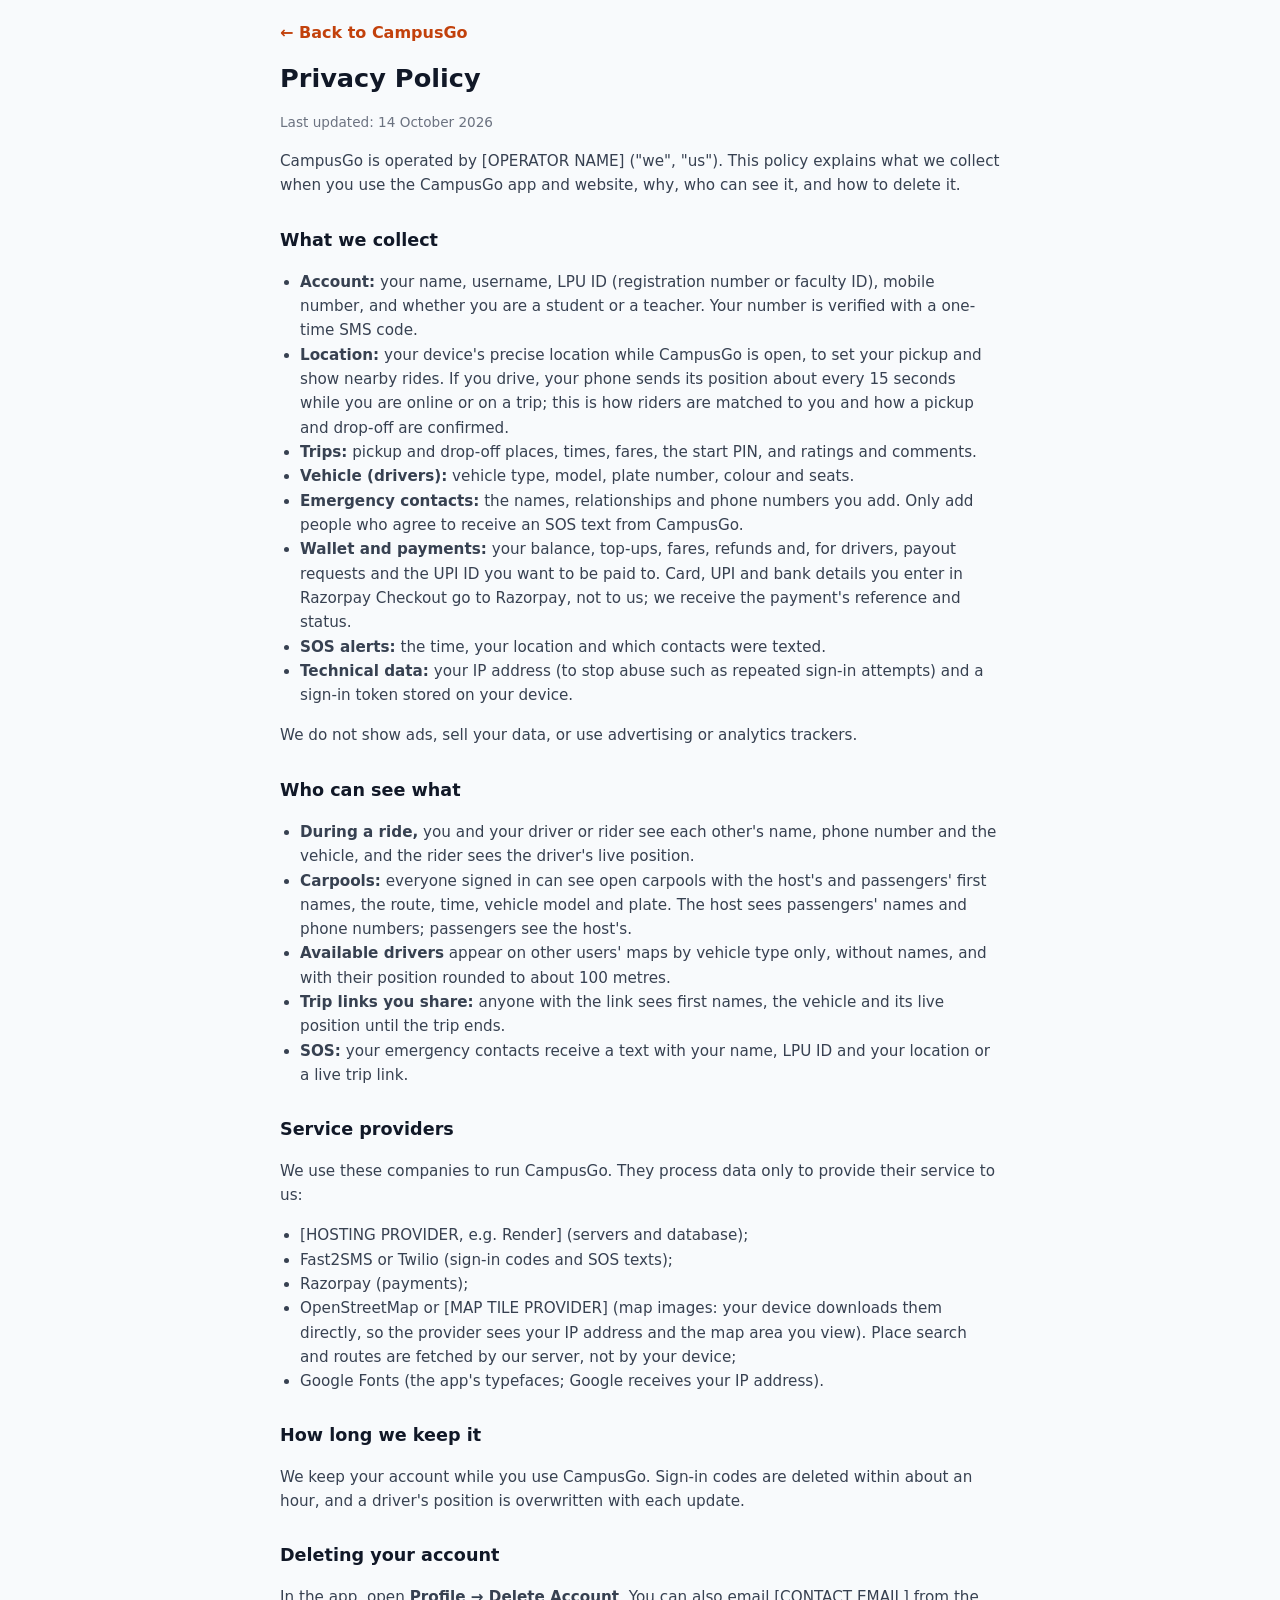
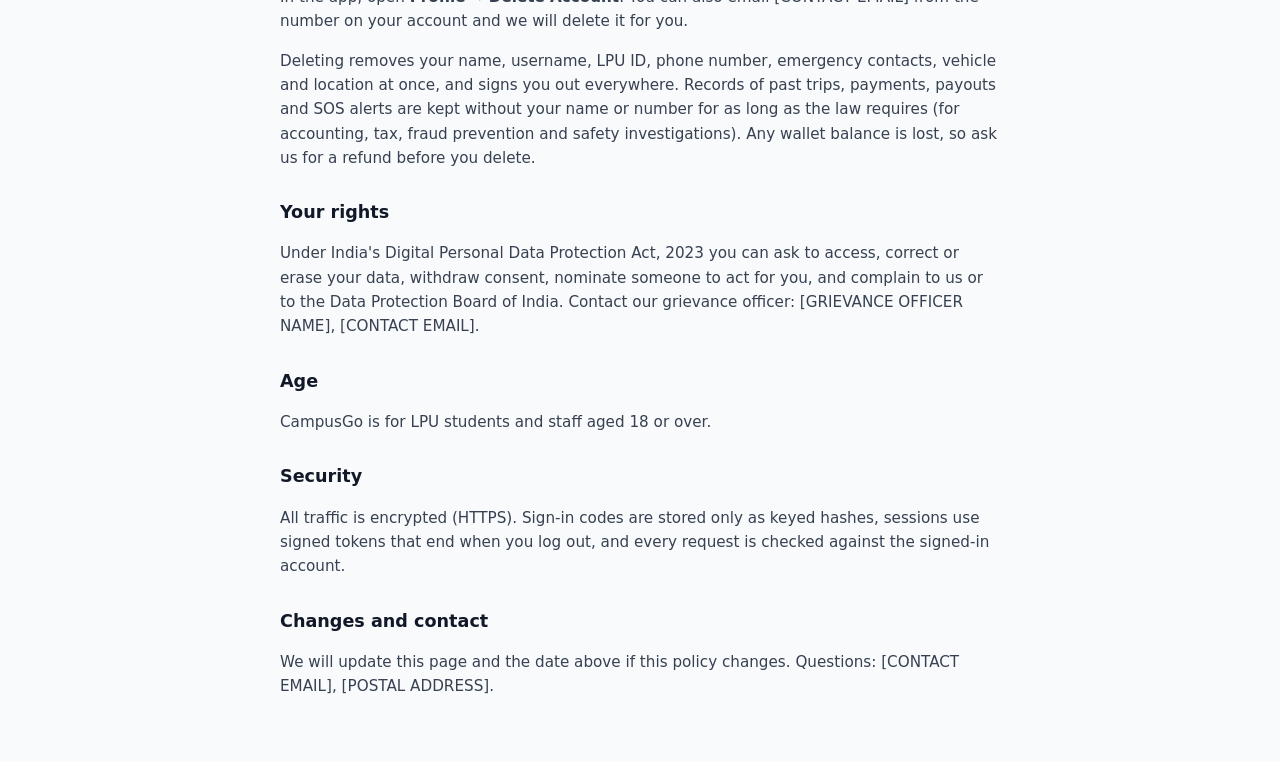
==== frontend/privacy.html @ 2a512b37 "Make the app launch-ready: security pass, dead code removal, store requirements - Security: strict C" ====
<!DOCTYPE html>
<!-- Before launch: replace every [BRACKETED] value and have a lawyer review this policy. -->
<html lang="en">
<head>
  <meta charset="UTF-8">
  <meta name="viewport" content="width=device-width, initial-scale=1.0">
  <meta name="theme-color" content="#FF7C00">
  <title>CampusGo - Privacy Policy</title>
  <link rel="icon" type="image/svg+xml" href="/favicon.svg">
  <style>
    body { margin: 0; background: #F8FAFC; color: #111827; font-family: system-ui, -apple-system, sans-serif; line-height: 1.6; }
    main { max-width: 720px; margin: 0 auto; padding: 20px 18px 48px; }
    h1 { font-size: 1.6rem; margin: 12px 0 4px; }
    h2 { font-size: 1.1rem; margin: 28px 0 6px; }
    p, li { font-size: 0.95rem; color: #374151; }
    ul { padding-left: 20px; }
    a { color: #C2410C; }
    .back { font-weight: 700; text-decoration: none; }
    .updated { color: #6B7280; font-size: 0.85rem; }
  </style>
</head>
<body>
  <main>
    <a class="back" href="/">&larr; Back to CampusGo</a>
    <h1>Privacy Policy</h1>
    <p class="updated">Last updated: 14 October 2026</p>

    <p>CampusGo is operated by [OPERATOR NAME] ("we", "us"). This policy explains what we collect when you use the
      CampusGo app and website, why, who can see it, and how to delete it.</p>

    <h2>What we collect</h2>
    <ul>
      <li><strong>Account:</strong> your name, username, LPU ID (registration number or faculty ID), mobile number,
        and whether you are a student or a teacher. Your number is verified with a one-time SMS code.</li>
      <li><strong>Location:</strong> your device's precise location while CampusGo is open, to set your pickup and
        show nearby rides. If you drive, your phone sends its position about every 15 seconds while you are online or
        on a trip; this is how riders are matched to you and how a pickup and drop-off are confirmed.</li>
      <li><strong>Trips:</strong> pickup and drop-off places, times, fares, the start PIN, and ratings and comments.</li>
      <li><strong>Vehicle (drivers):</strong> vehicle type, model, plate number, colour and seats.</li>
      <li><strong>Emergency contacts:</strong> the names, relationships and phone numbers you add. Only add people
        who agree to receive an SOS text from CampusGo.</li>
      <li><strong>Wallet and payments:</strong> your balance, top-ups, fares, refunds and, for drivers, payout requests
        and the UPI ID you want to be paid to. Card, UPI and bank details you enter in Razorpay Checkout go to
        Razorpay, not to us; we receive the payment's reference and status.</li>
      <li><strong>SOS alerts:</strong> the time, your location and which contacts were texted.</li>
      <li><strong>Technical data:</strong> your IP address (to stop abuse such as repeated sign-in attempts) and a
        sign-in token stored on your device.</li>
    </ul>
    <p>We do not show ads, sell your data, or use advertising or analytics trackers.</p>

    <h2>Who can see what</h2>
    <ul>
      <li><strong>During a ride,</strong> you and your driver or rider see each other's name, phone number and the
        vehicle, and the rider sees the driver's live position.</li>
      <li><strong>Carpools:</strong> everyone signed in can see open carpools with the host's and passengers' first
        names, the route, time, vehicle model and plate. The host sees passengers' names and phone numbers;
        passengers see the host's.</li>
      <li><strong>Available drivers</strong> appear on other users' maps by vehicle type only, without names, and
        with their position rounded to about 100 metres.</li>
      <li><strong>Trip links you share:</strong> anyone with the link sees first names, the vehicle and its live
        position until the trip ends.</li>
      <li><strong>SOS:</strong> your emergency contacts receive a text with your name, LPU ID and your location or a
        live trip link.</li>
    </ul>

    <h2>Service providers</h2>
    <p>We use these companies to run CampusGo. They process data only to provide their service to us:</p>
    <ul>
      <li>[HOSTING PROVIDER, e.g. Render] (servers and database);</li>
      <li>Fast2SMS or Twilio (sign-in codes and SOS texts);</li>
      <li>Razorpay (payments);</li>
      <li>OpenStreetMap or [MAP TILE PROVIDER] (map images: your device downloads them directly, so the provider
        sees your IP address and the map area you view). Place search and routes are fetched by our server, not
        by your device;</li>
      <li>Google Fonts (the app's typefaces; Google receives your IP address).</li>
    </ul>

    <h2>How long we keep it</h2>
    <p>We keep your account while you use CampusGo. Sign-in codes are deleted within about an hour, and a driver's
      position is overwritten with each update.</p>

    <h2>Deleting your account</h2>
    <p>In the app, open <strong>Profile &rarr; Delete Account</strong>. You can also email
      [CONTACT EMAIL] from the number on your account and we will delete it for you.</p>
    <p>Deleting removes your name, username, LPU ID, phone number, emergency contacts, vehicle and location at once,
      and signs you out everywhere. Records of past trips, payments, payouts and SOS alerts are kept without your
      name or number for as long as the law requires (for accounting, tax, fraud prevention and safety
      investigations). Any wallet balance is lost, so ask us for a refund before you delete.</p>

    <h2>Your rights</h2>
    <p>Under India's Digital Personal Data Protection Act, 2023 you can ask to access, correct or erase your data,
      withdraw consent, nominate someone to act for you, and complain to us or to the Data Protection Board of India.
      Contact our grievance officer: [GRIEVANCE OFFICER NAME], [CONTACT EMAIL].</p>

    <h2>Age</h2>
    <p>CampusGo is for LPU students and staff aged 18 or over.</p>

    <h2>Security</h2>
    <p>All traffic is encrypted (HTTPS). Sign-in codes are stored only as keyed hashes, sessions use signed tokens
      that end when you log out, and every request is checked against the signed-in account.</p>

    <h2>Changes and contact</h2>
    <p>We will update this page and the date above if this policy changes. Questions: [CONTACT EMAIL],
      [POSTAL ADDRESS].</p>
  </main>
</body>
</html>
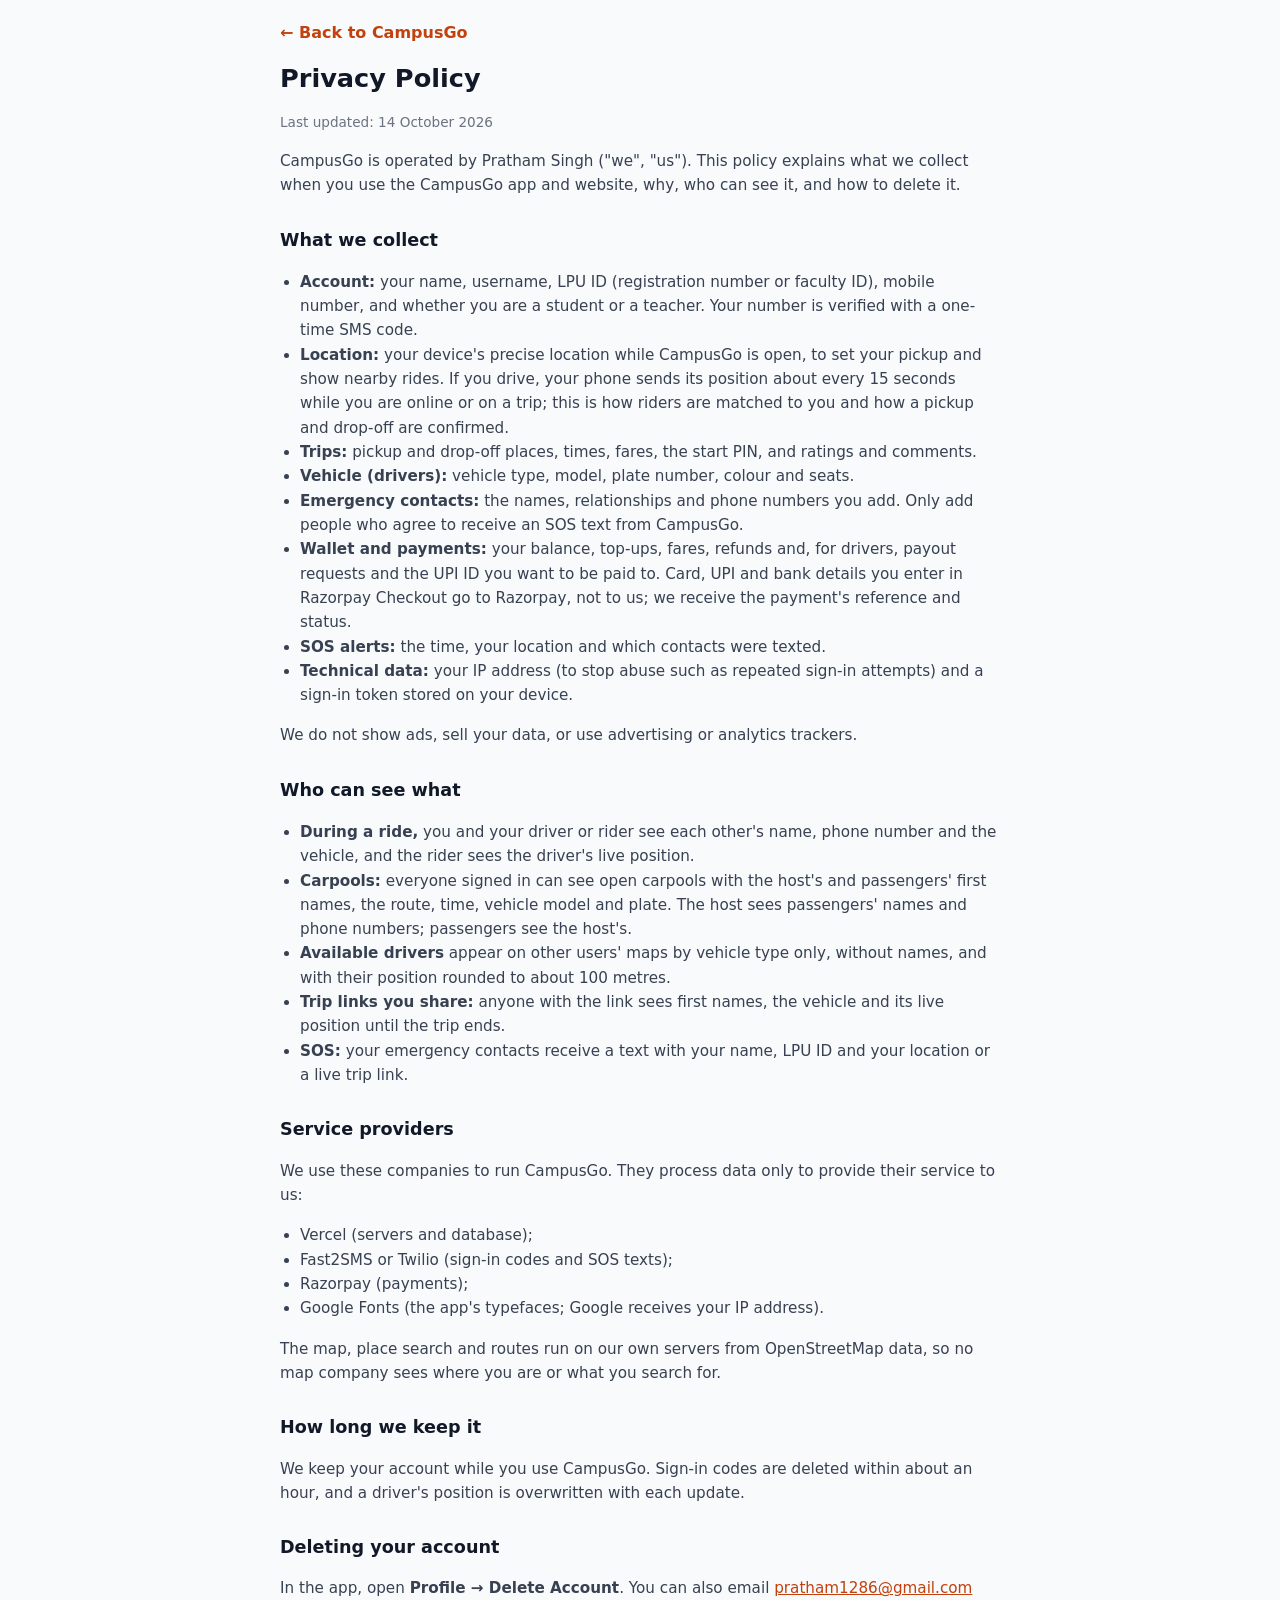
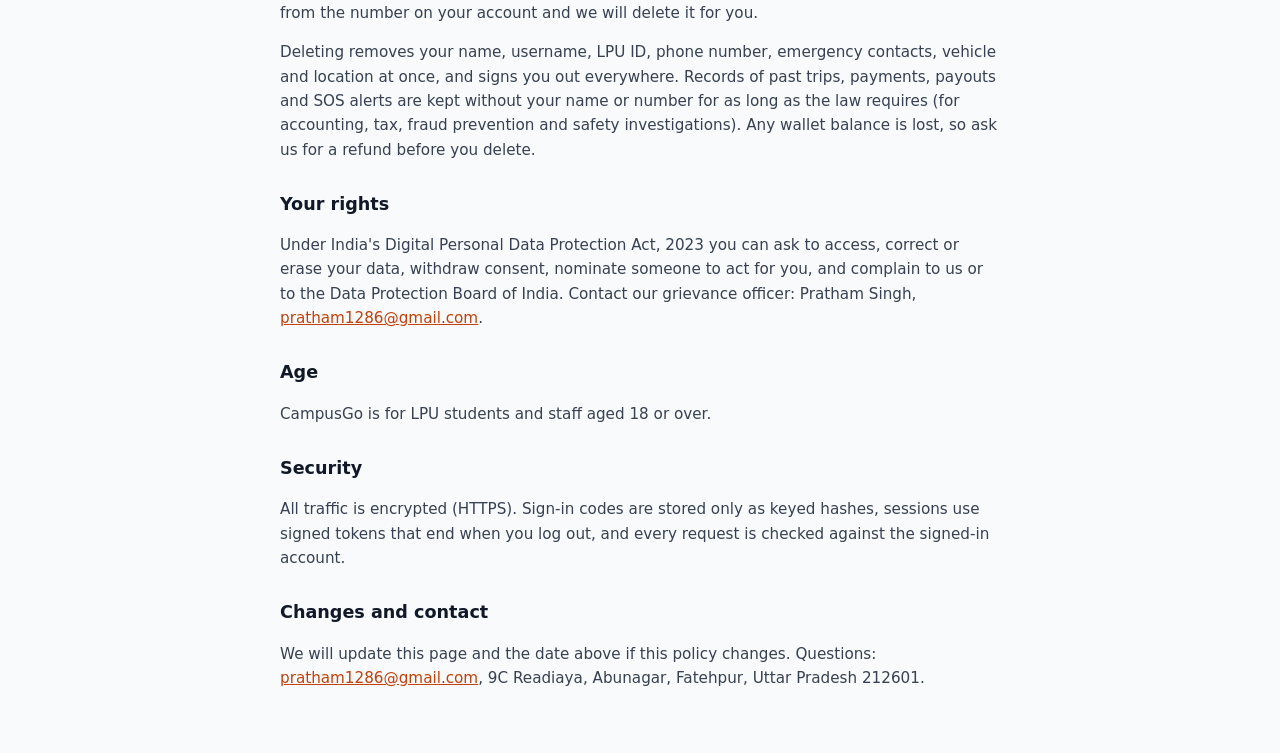
==== commit de05f7c3: "last commits" ====
--- a/frontend/privacy.html
+++ b/frontend/privacy.html
@@ -1,5 +1,5 @@
 <!DOCTYPE html>
-<!-- Before launch: replace every [BRACKETED] value and have a lawyer review this policy. -->
+<!-- Before a public launch, have a lawyer review this policy. -->
 <html lang="en">
 <head>
   <meta charset="UTF-8">
@@ -25,7 +25,7 @@
     <h1>Privacy Policy</h1>
     <p class="updated">Last updated: 14 October 2026</p>
 
-    <p>CampusGo is operated by [OPERATOR NAME] ("we", "us"). This policy explains what we collect when you use the
+    <p>CampusGo is operated by Pratham Singh ("we", "us"). This policy explains what we collect when you use the
       CampusGo app and website, why, who can see it, and how to delete it.</p>
 
     <h2>What we collect</h2>
@@ -66,14 +66,13 @@
     <h2>Service providers</h2>
     <p>We use these companies to run CampusGo. They process data only to provide their service to us:</p>
     <ul>
-      <li>[HOSTING PROVIDER, e.g. Render] (servers and database);</li>
+      <li>Vercel (servers and database);</li>
       <li>Fast2SMS or Twilio (sign-in codes and SOS texts);</li>
       <li>Razorpay (payments);</li>
-      <li>OpenStreetMap or [MAP TILE PROVIDER] (map images: your device downloads them directly, so the provider
-        sees your IP address and the map area you view). Place search and routes are fetched by our server, not
-        by your device;</li>
       <li>Google Fonts (the app's typefaces; Google receives your IP address).</li>
     </ul>
+    <p>The map, place search and routes run on our own servers from OpenStreetMap data, so no map company sees
+      where you are or what you search for.</p>
 
     <h2>How long we keep it</h2>
     <p>We keep your account while you use CampusGo. Sign-in codes are deleted within about an hour, and a driver's
@@ -81,7 +80,7 @@
 
     <h2>Deleting your account</h2>
     <p>In the app, open <strong>Profile &rarr; Delete Account</strong>. You can also email
-      [CONTACT EMAIL] from the number on your account and we will delete it for you.</p>
+      <a href="mailto:pratham1286@gmail.com">pratham1286@gmail.com</a> from the number on your account and we will delete it for you.</p>
     <p>Deleting removes your name, username, LPU ID, phone number, emergency contacts, vehicle and location at once,
       and signs you out everywhere. Records of past trips, payments, payouts and SOS alerts are kept without your
       name or number for as long as the law requires (for accounting, tax, fraud prevention and safety
@@ -90,7 +89,7 @@
     <h2>Your rights</h2>
     <p>Under India's Digital Personal Data Protection Act, 2023 you can ask to access, correct or erase your data,
       withdraw consent, nominate someone to act for you, and complain to us or to the Data Protection Board of India.
-      Contact our grievance officer: [GRIEVANCE OFFICER NAME], [CONTACT EMAIL].</p>
+      Contact our grievance officer: Pratham Singh, <a href="mailto:pratham1286@gmail.com">pratham1286@gmail.com</a>.</p>
 
     <h2>Age</h2>
     <p>CampusGo is for LPU students and staff aged 18 or over.</p>
@@ -100,8 +99,8 @@
       that end when you log out, and every request is checked against the signed-in account.</p>
 
     <h2>Changes and contact</h2>
-    <p>We will update this page and the date above if this policy changes. Questions: [CONTACT EMAIL],
-      [POSTAL ADDRESS].</p>
+    <p>We will update this page and the date above if this policy changes. Questions: <a href="mailto:pratham1286@gmail.com">pratham1286@gmail.com</a>,
+      9C Readiaya, Abunagar, Fatehpur, Uttar Pradesh 212601.</p>
   </main>
 </body>
 </html>
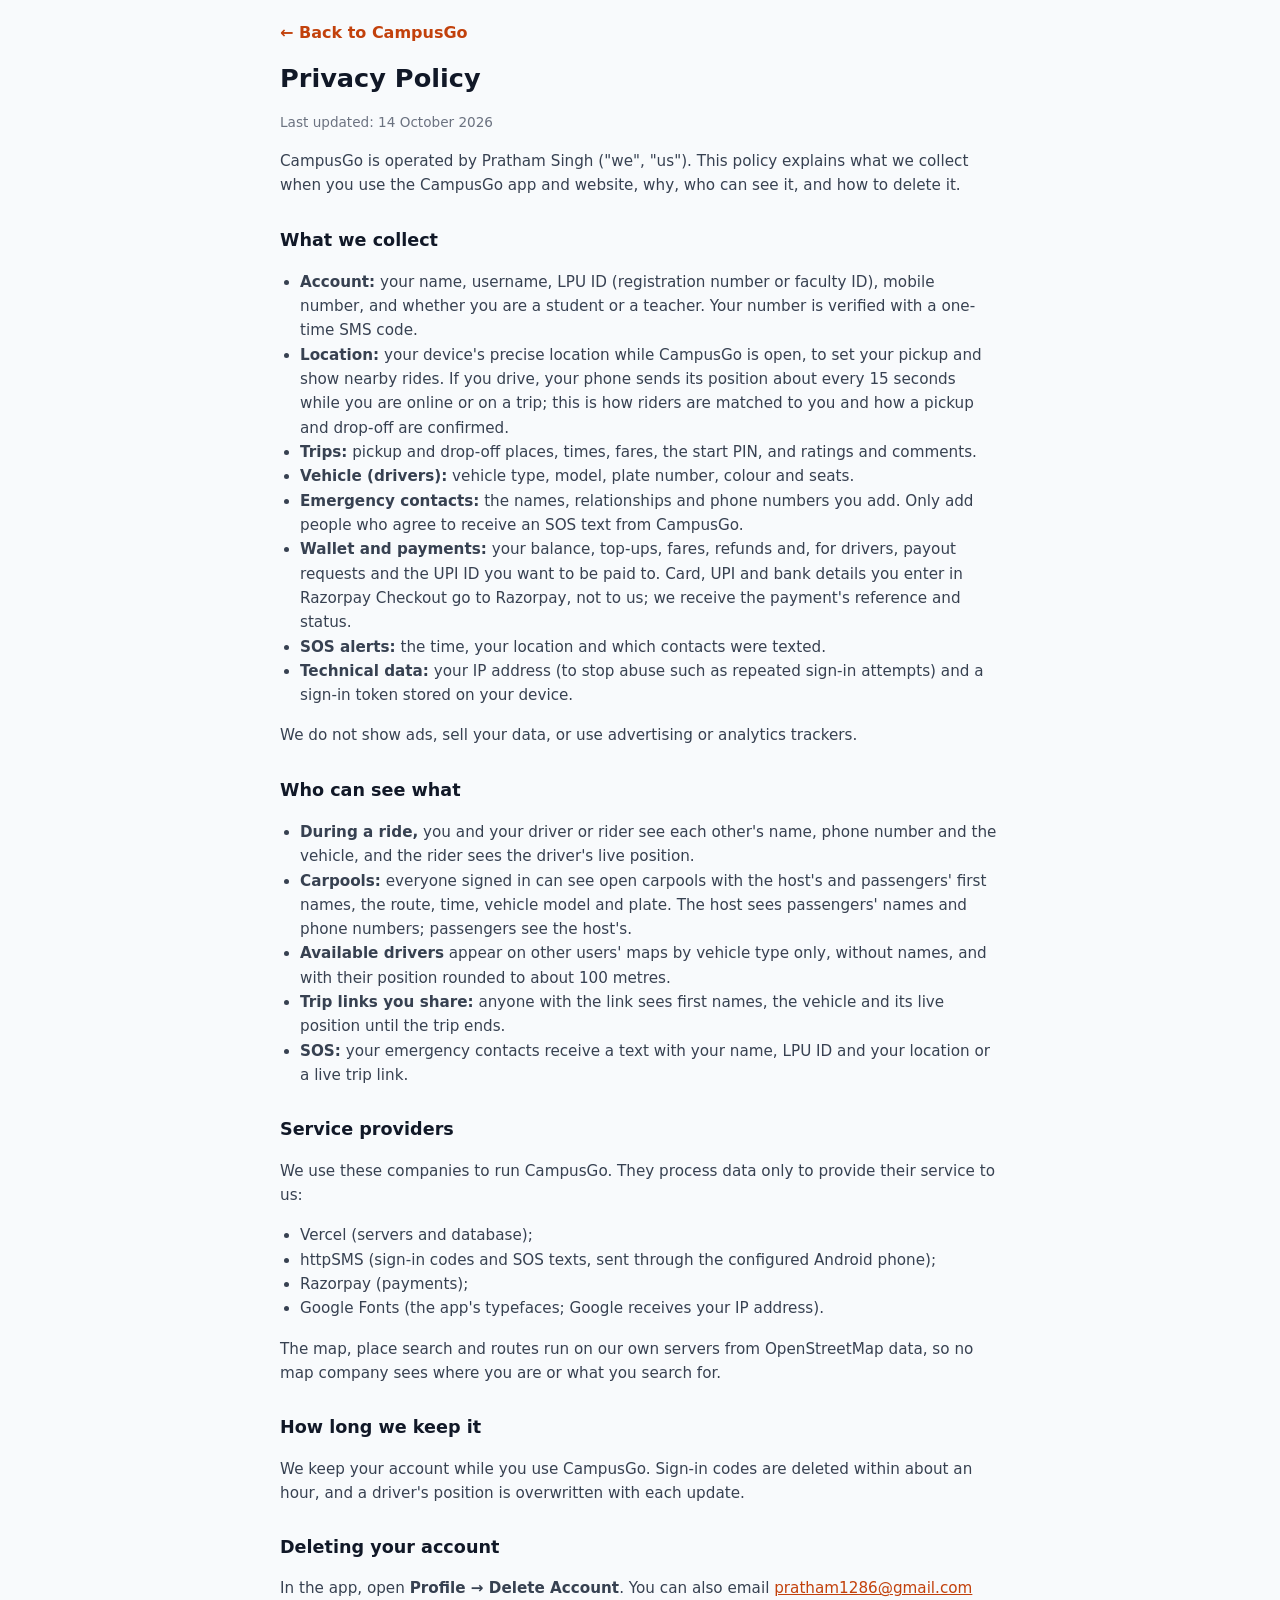
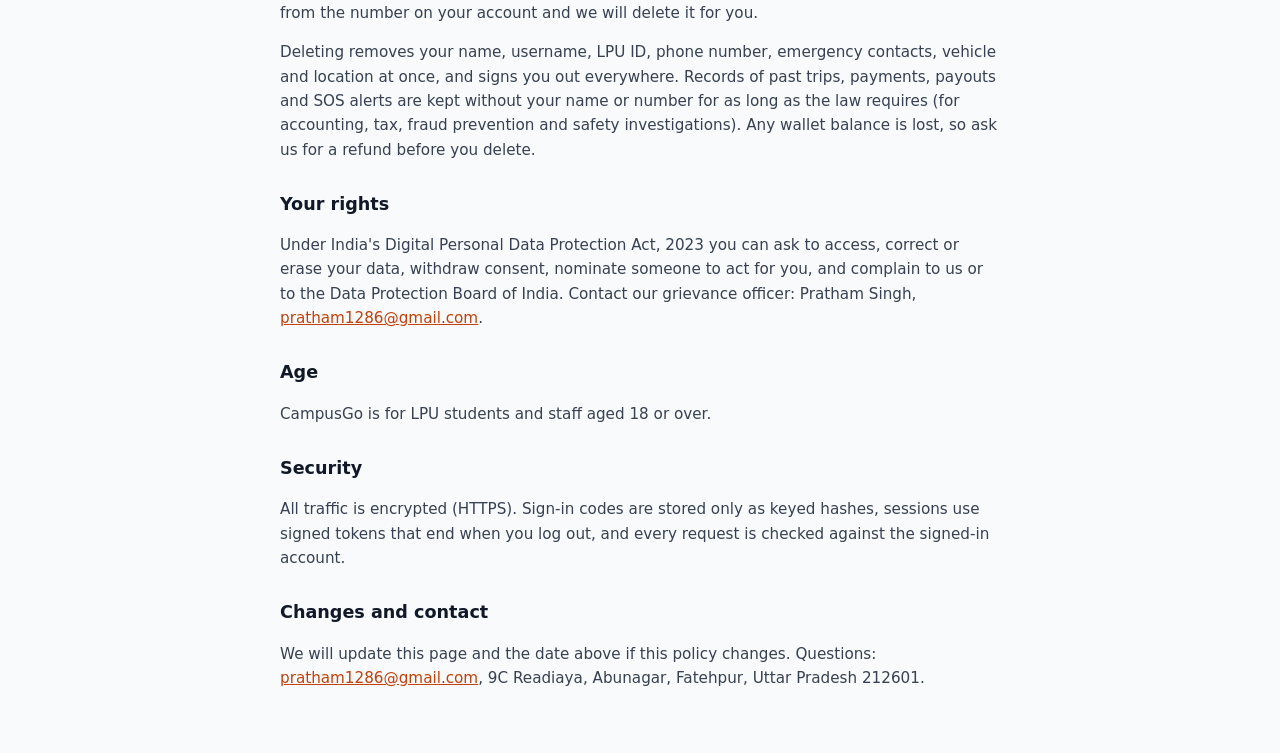
==== commit d0fb61b5: "new sms pathway" ====
--- a/frontend/privacy.html
+++ b/frontend/privacy.html
@@ -67,7 +67,7 @@
     <p>We use these companies to run CampusGo. They process data only to provide their service to us:</p>
     <ul>
       <li>Vercel (servers and database);</li>
-      <li>Fast2SMS or Twilio (sign-in codes and SOS texts);</li>
+      <li>httpSMS (sign-in codes and SOS texts, sent through the configured Android phone);</li>
       <li>Razorpay (payments);</li>
       <li>Google Fonts (the app's typefaces; Google receives your IP address).</li>
     </ul>
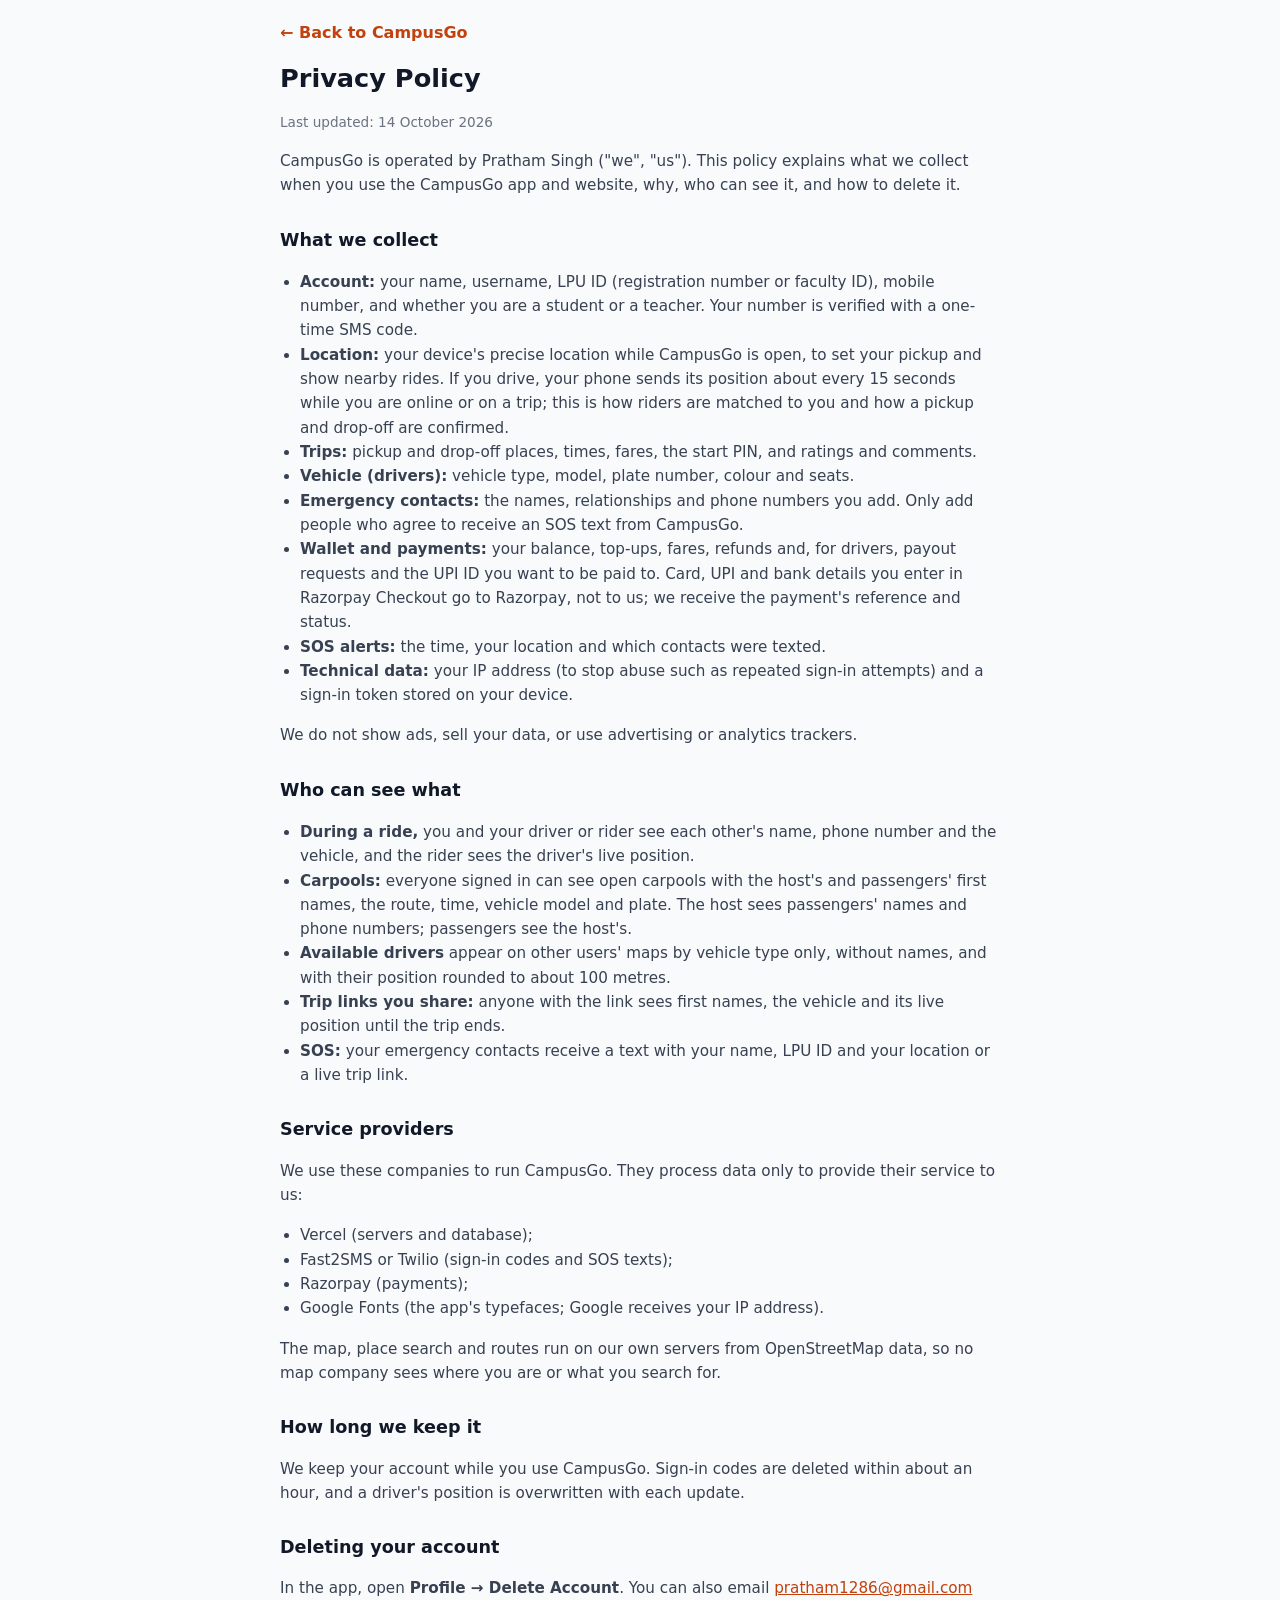
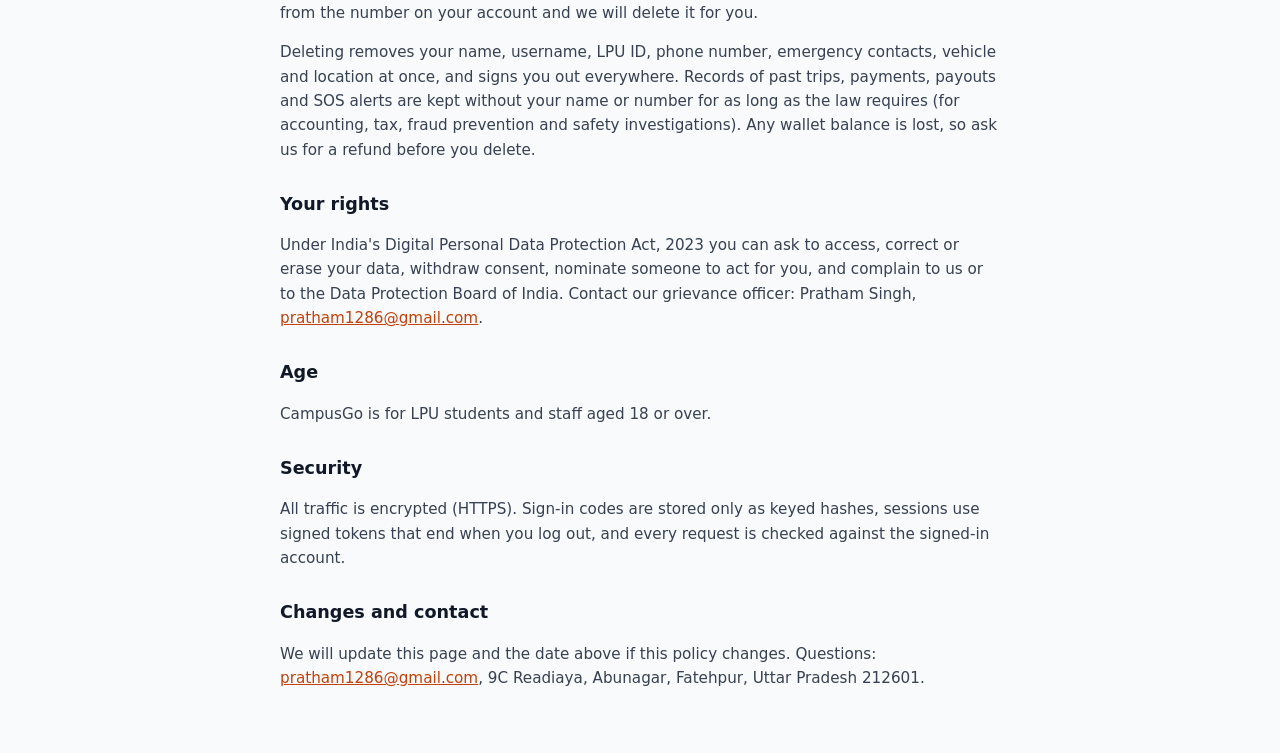
==== commit 2e4b7f55: "back to fast2sms" ====
--- a/frontend/privacy.html
+++ b/frontend/privacy.html
@@ -67,7 +67,7 @@
     <p>We use these companies to run CampusGo. They process data only to provide their service to us:</p>
     <ul>
       <li>Vercel (servers and database);</li>
-      <li>httpSMS (sign-in codes and SOS texts, sent through the configured Android phone);</li>
+      <li>Fast2SMS or Twilio (sign-in codes and SOS texts);</li>
       <li>Razorpay (payments);</li>
       <li>Google Fonts (the app's typefaces; Google receives your IP address).</li>
     </ul>
